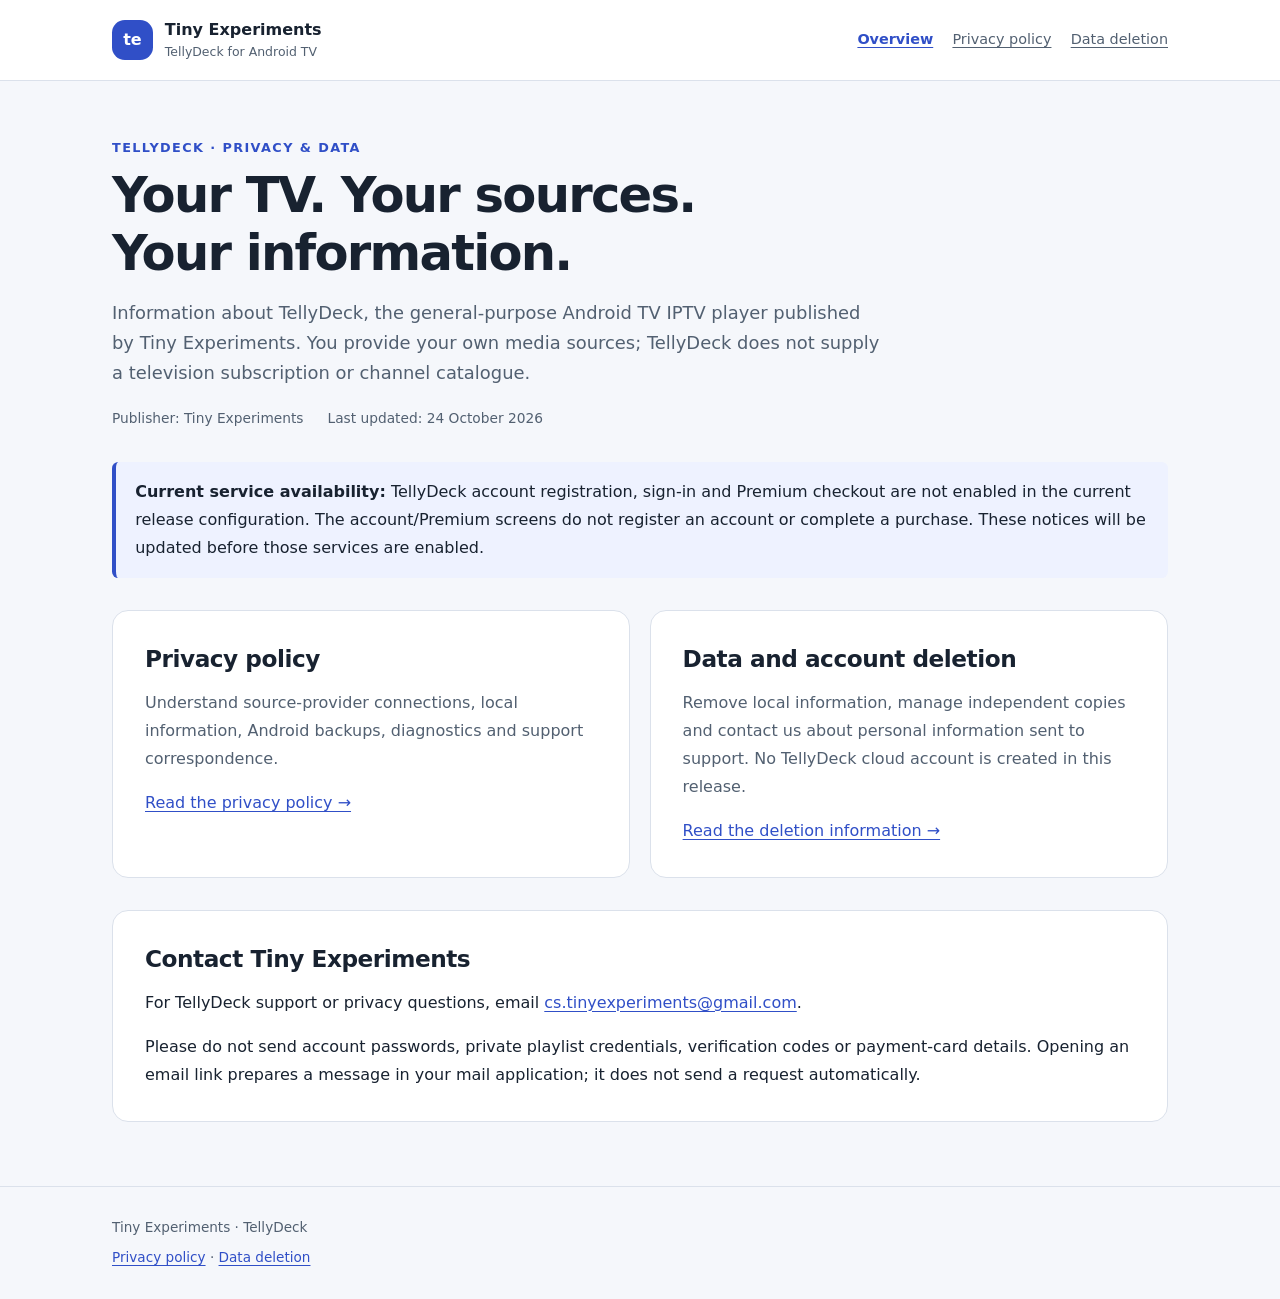
==== index.html @ f30294c8 "Add files via upload" ====
<!doctype html>
<html lang="en">
<head>
  <meta charset="utf-8">
  <meta name="viewport" content="width=device-width, initial-scale=1">
  <meta name="referrer" content="no-referrer">
  <meta name="description" content="Privacy and data-deletion information for TellyDeck, the Android TV IPTV player by Tiny Experiments.">
  <title>TellyDeck · Privacy &amp; data · Tiny Experiments</title>
  <link rel="stylesheet" href="styles.css">
</head>
<body data-release-scope="accounts-unconfigured">
  <a class="skip-link" href="#main-content">Skip to content</a>
  <header class="site-header"><div class="wrap header-inner">
    <a class="brand" href="index.html"><span class="brand-symbol" aria-hidden="true">te</span><span>Tiny Experiments<small>TellyDeck for Android TV</small></span></a>
    <nav class="site-nav" aria-label="Legal pages"><a href="index.html" aria-current="page">Overview</a><a href="privacy.html">Privacy policy</a><a href="account-deletion.html">Data deletion</a></nav>
  </div></header>
  <main id="main-content" class="wrap">
    <p class="eyebrow">TellyDeck · Privacy &amp; data</p>
    <h1>Your TV. Your sources.<br>Your information.</h1>
    <p class="lead">Information about TellyDeck, the general-purpose Android TV IPTV player published by Tiny Experiments. You provide your own media sources; TellyDeck does not supply a television subscription or channel catalogue.</p>
    <div class="meta"><span>Publisher: Tiny Experiments</span><span>Last updated: <time datetime="2026-10-24">24 October 2026</time></span></div>
    <div class="callout"><strong>Current service availability:</strong> TellyDeck account registration, sign-in and Premium checkout are not enabled in the current release configuration. The account/Premium screens do not register an account or complete a purchase. These notices will be updated before those services are enabled.</div>
    <div class="cards">
      <section class="card" aria-labelledby="privacy-heading">
        <h2 id="privacy-heading">Privacy policy</h2>
        <p>Understand source-provider connections, local information, Android backups, diagnostics and support correspondence.</p>
        <a href="privacy.html">Read the privacy policy →</a>
      </section>
      <section class="card" aria-labelledby="deletion-heading">
        <h2 id="deletion-heading">Data and account deletion</h2>
        <p>Remove local information, manage independent copies and contact us about personal information sent to support. No TellyDeck cloud account is created in this release.</p>
        <a href="account-deletion.html">Read the deletion information →</a>
      </section>
    </div>
    <section class="section" aria-labelledby="contact-heading">
      <h2 id="contact-heading">Contact Tiny Experiments</h2>
      <p>For TellyDeck support or privacy questions, email <a href="mailto:cs.tinyexperiments@gmail.com">cs.tinyexperiments@gmail.com</a>.</p>
      <p>Please do not send account passwords, private playlist credentials, verification codes or payment-card details. Opening an email link prepares a message in your mail application; it does not send a request automatically.</p>
    </section>
  </main>
  <footer class="site-footer"><div class="wrap"><p>Tiny Experiments · TellyDeck</p><p><a href="privacy.html">Privacy policy</a> · <a href="account-deletion.html">Data deletion</a></p></div></footer>
</body>
</html>
---- styles.css ----
:root {
  color-scheme: light;
  --ink: #182230;
  --muted: #526071;
  --brand: #304fc7;
  --line: #dbe1eb;
  --paper: #ffffff;
  --background: #f5f7fb;
  --soft: #eef2ff;
  --warning: #674600;
  --warning-bg: #fff3cf;
}
* { box-sizing: border-box; }
html { scroll-padding-top: 1.5rem; }
body {
  margin: 0;
  background: var(--background);
  color: var(--ink);
  font: 1rem/1.75 system-ui, -apple-system, BlinkMacSystemFont, "Segoe UI", sans-serif;
}
a { color: var(--brand); text-underline-offset: .2em; overflow-wrap: anywhere; }
a:hover { text-decoration-thickness: .14em; }
a:focus-visible, summary:focus-visible {
  outline: 3px solid var(--brand);
  outline-offset: 5px;
  border-radius: 3px;
}
.skip-link { position: absolute; left: 1rem; top: -8rem; padding: .6rem 1rem; background: white; z-index: 10; }
.skip-link:focus { top: 1rem; }
.wrap { width: min(100% - 3rem, 66rem); margin-inline: auto; }
.site-header { background: var(--paper); border-bottom: 1px solid var(--line); }
.header-inner { min-height: 5rem; display: flex; gap: 1.2rem; justify-content: space-between; align-items: center; padding-block: 1rem; }
.brand { display: flex; align-items: center; gap: .75rem; color: var(--ink); text-decoration: none; font-weight: 750; line-height: 1.3; }
.brand-symbol { display: inline-grid; place-items: center; width: 2.55rem; height: 2.55rem; border-radius: .8rem; background: var(--brand); color: white; font-size: 1rem; }
.brand small { display: block; margin-top: .2rem; font-weight: 450; color: var(--muted); font-size: .78rem; }
.site-nav { display: flex; flex-wrap: wrap; gap: .5rem 1.2rem; font-size: .9rem; }
.site-nav a { color: var(--muted); }
.site-nav a[aria-current="page"] { color: var(--brand); font-weight: 700; }
.draft-banner { color: var(--warning); background: var(--warning-bg); border-bottom: 1px solid #e6cf8b; padding-block: .8rem; font-size: .9rem; }
.draft-banner strong { margin-right: .35rem; }
main { padding-block: 3.5rem 4rem; }
.eyebrow { margin: 0 0 .5rem; color: var(--brand); font-size: .8rem; font-weight: 750; letter-spacing: .11em; text-transform: uppercase; }
h1 { max-width: 52rem; font-size: clamp(2rem, 5vw, 3.1rem); line-height: 1.16; letter-spacing: -.035em; margin: .4rem 0 1rem; }
h2 { font-size: 1.45rem; line-height: 1.35; letter-spacing: -.02em; margin: 0 0 .9rem; }
h3 { font-size: 1.08rem; line-height: 1.45; margin: 1.3rem 0 .45rem; }
p { margin: .7rem 0 1rem; }
ul, ol { padding-left: 1.4rem; }
li { padding-left: .15rem; margin-bottom: .45rem; }
.lead { color: var(--muted); max-width: 48rem; font-size: 1.12rem; line-height: 1.65; }
.meta { display: flex; flex-wrap: wrap; gap: .25rem 1.5rem; color: var(--muted); font-size: .86rem; margin-block: 1.2rem 2rem; }
.card, .section { background: var(--paper); border: 1px solid var(--line); border-radius: 1rem; padding: clamp(1.2rem, 3vw, 2rem); }
.cards { display: grid; grid-template-columns: repeat(2, minmax(0, 1fr)); gap: 1.2rem; margin-block: 2rem; }
.card p { color: var(--muted); }
.section { margin-top: 1.2rem; }
.section p:last-child, .section ul:last-child, .section ol:last-child { margin-bottom: 0; }
.callout { background: var(--soft); border-left: 4px solid var(--brand); border-radius: .4rem; padding: 1rem 1.2rem; margin-block: 1.2rem; }
.warning { background: var(--warning-bg); border-left-color: #997000; color: var(--warning); }
.toc { border-block: 1px solid var(--line); padding-block: 1rem; margin-block: 2rem; }
.toc ul { list-style: none; display: flex; flex-wrap: wrap; gap: .4rem 1.2rem; padding: 0; margin: .5rem 0 0; font-size: .88rem; }
.toc li { margin: 0; padding: 0; }
.contact-placeholder { display: inline-block; font: 700 .9rem/1.5 ui-monospace, monospace; padding: .2rem .55rem; border: 1px dashed #94711b; border-radius: .35rem; background: var(--warning-bg); color: var(--warning); overflow-wrap: anywhere; }
.checklist { padding-left: 1.25rem; }
.status-list { display: grid; grid-template-columns: max-content 1fr; gap: .7rem 1.5rem; margin: 1rem 0 0; }
.status-list dt { font-weight: 650; }
.status-list dd { margin: 0; color: var(--muted); }
.fine { font-size: .88rem; color: var(--muted); }
.site-footer { border-top: 1px solid var(--line); padding-block: 1.5rem; color: var(--muted); font-size: .85rem; }
.site-footer p { margin: .35rem 0; }
@media (max-width: 620px) {
  .wrap { width: min(100% - 2rem, 66rem); }
  .header-inner { align-items: flex-start; flex-direction: column; gap: .8rem; }
  main { padding-top: 2.2rem; }
  .cards { grid-template-columns: 1fr; }
  .status-list { grid-template-columns: 1fr; gap: .15rem; }
  .status-list dd { margin-bottom: .8rem; }
}
@media print {
  body { background: white; color: black; font-size: 10pt; }
  .wrap { width: 100%; }
  .site-nav, .skip-link { display: none; }
  main { padding: 1rem 0; }
  .section, .card { border-radius: 0; break-inside: avoid; }
  .draft-banner { border: 2px solid black; color: black; }
  a { color: black; }
}
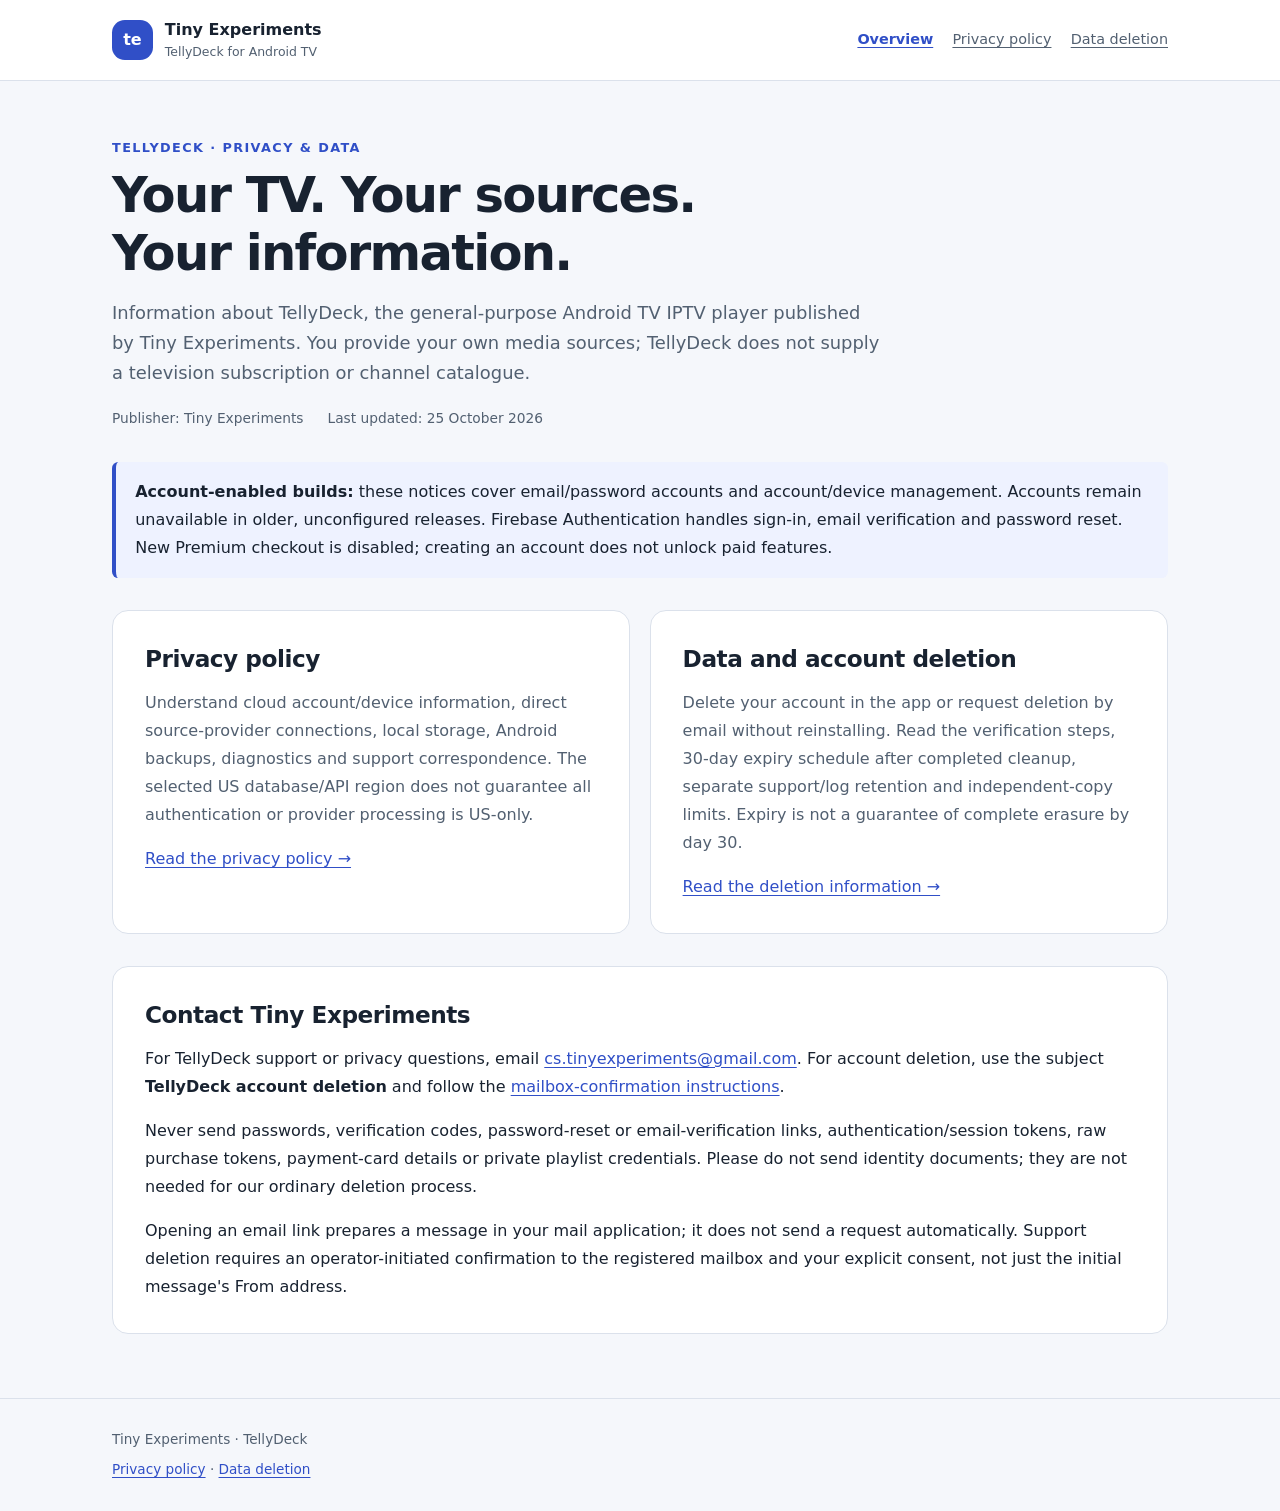
==== commit 9dee374f: "Update notices for account-enabled builds; add .nojekyll Accounts-enabled/purchases-disabled scope: " ====
--- a/index.html
+++ b/index.html
@@ -4,11 +4,11 @@
   <meta charset="utf-8">
   <meta name="viewport" content="width=device-width, initial-scale=1">
   <meta name="referrer" content="no-referrer">
-  <meta name="description" content="Privacy and data-deletion information for TellyDeck, the Android TV IPTV player by Tiny Experiments.">
+  <meta name="description" content="Privacy and account-deletion information for TellyDeck, the Android TV IPTV player by Tiny Experiments.">
   <title>TellyDeck · Privacy &amp; data · Tiny Experiments</title>
   <link rel="stylesheet" href="styles.css">
 </head>
-<body data-release-scope="accounts-unconfigured">
+<body data-release-scope="accounts-enabled-purchases-disabled">
   <a class="skip-link" href="#main-content">Skip to content</a>
   <header class="site-header"><div class="wrap header-inner">
     <a class="brand" href="index.html"><span class="brand-symbol" aria-hidden="true">te</span><span>Tiny Experiments<small>TellyDeck for Android TV</small></span></a>
@@ -18,24 +18,25 @@
     <p class="eyebrow">TellyDeck · Privacy &amp; data</p>
     <h1>Your TV. Your sources.<br>Your information.</h1>
     <p class="lead">Information about TellyDeck, the general-purpose Android TV IPTV player published by Tiny Experiments. You provide your own media sources; TellyDeck does not supply a television subscription or channel catalogue.</p>
-    <div class="meta"><span>Publisher: Tiny Experiments</span><span>Last updated: <time datetime="2026-10-24">24 October 2026</time></span></div>
-    <div class="callout"><strong>Current service availability:</strong> TellyDeck account registration, sign-in and Premium checkout are not enabled in the current release configuration. The account/Premium screens do not register an account or complete a purchase. These notices will be updated before those services are enabled.</div>
+    <div class="meta"><span>Publisher: Tiny Experiments</span><span>Last updated: <time datetime="2026-10-25">25 October 2026</time></span></div>
+    <div class="callout"><strong>Account-enabled builds:</strong> these notices cover email/password accounts and account/device management. Accounts remain unavailable in older, unconfigured releases. Firebase Authentication handles sign-in, email verification and password reset. New Premium checkout is disabled; creating an account does not unlock paid features.</div>
     <div class="cards">
       <section class="card" aria-labelledby="privacy-heading">
         <h2 id="privacy-heading">Privacy policy</h2>
-        <p>Understand source-provider connections, local information, Android backups, diagnostics and support correspondence.</p>
+        <p>Understand cloud account/device information, direct source-provider connections, local storage, Android backups, diagnostics and support correspondence. The selected US database/API region does not guarantee all authentication or provider processing is US-only.</p>
         <a href="privacy.html">Read the privacy policy →</a>
       </section>
       <section class="card" aria-labelledby="deletion-heading">
         <h2 id="deletion-heading">Data and account deletion</h2>
-        <p>Remove local information, manage independent copies and contact us about personal information sent to support. No TellyDeck cloud account is created in this release.</p>
+        <p>Delete your account in the app or request deletion by email without reinstalling. Read the verification steps, 30-day expiry schedule after completed cleanup, separate support/log retention and independent-copy limits. Expiry is not a guarantee of complete erasure by day 30.</p>
         <a href="account-deletion.html">Read the deletion information →</a>
       </section>
     </div>
     <section class="section" aria-labelledby="contact-heading">
       <h2 id="contact-heading">Contact Tiny Experiments</h2>
-      <p>For TellyDeck support or privacy questions, email <a href="mailto:cs.tinyexperiments@gmail.com">cs.tinyexperiments@gmail.com</a>.</p>
-      <p>Please do not send account passwords, private playlist credentials, verification codes or payment-card details. Opening an email link prepares a message in your mail application; it does not send a request automatically.</p>
+      <p>For TellyDeck support or privacy questions, email <a href="mailto:cs.tinyexperiments@gmail.com">cs.tinyexperiments@gmail.com</a>. For account deletion, use the subject <strong>TellyDeck account deletion</strong> and follow the <a href="account-deletion.html#contact">mailbox-confirmation instructions</a>.</p>
+      <p>Never send passwords, verification codes, password-reset or email-verification links, authentication/session tokens, raw purchase tokens, payment-card details or private playlist credentials. Please do not send identity documents; they are not needed for our ordinary deletion process.</p>
+      <p>Opening an email link prepares a message in your mail application; it does not send a request automatically. Support deletion requires an operator-initiated confirmation to the registered mailbox and your explicit consent, not just the initial message's From address.</p>
     </section>
   </main>
   <footer class="site-footer"><div class="wrap"><p>Tiny Experiments · TellyDeck</p><p><a href="privacy.html">Privacy policy</a> · <a href="account-deletion.html">Data deletion</a></p></div></footer>
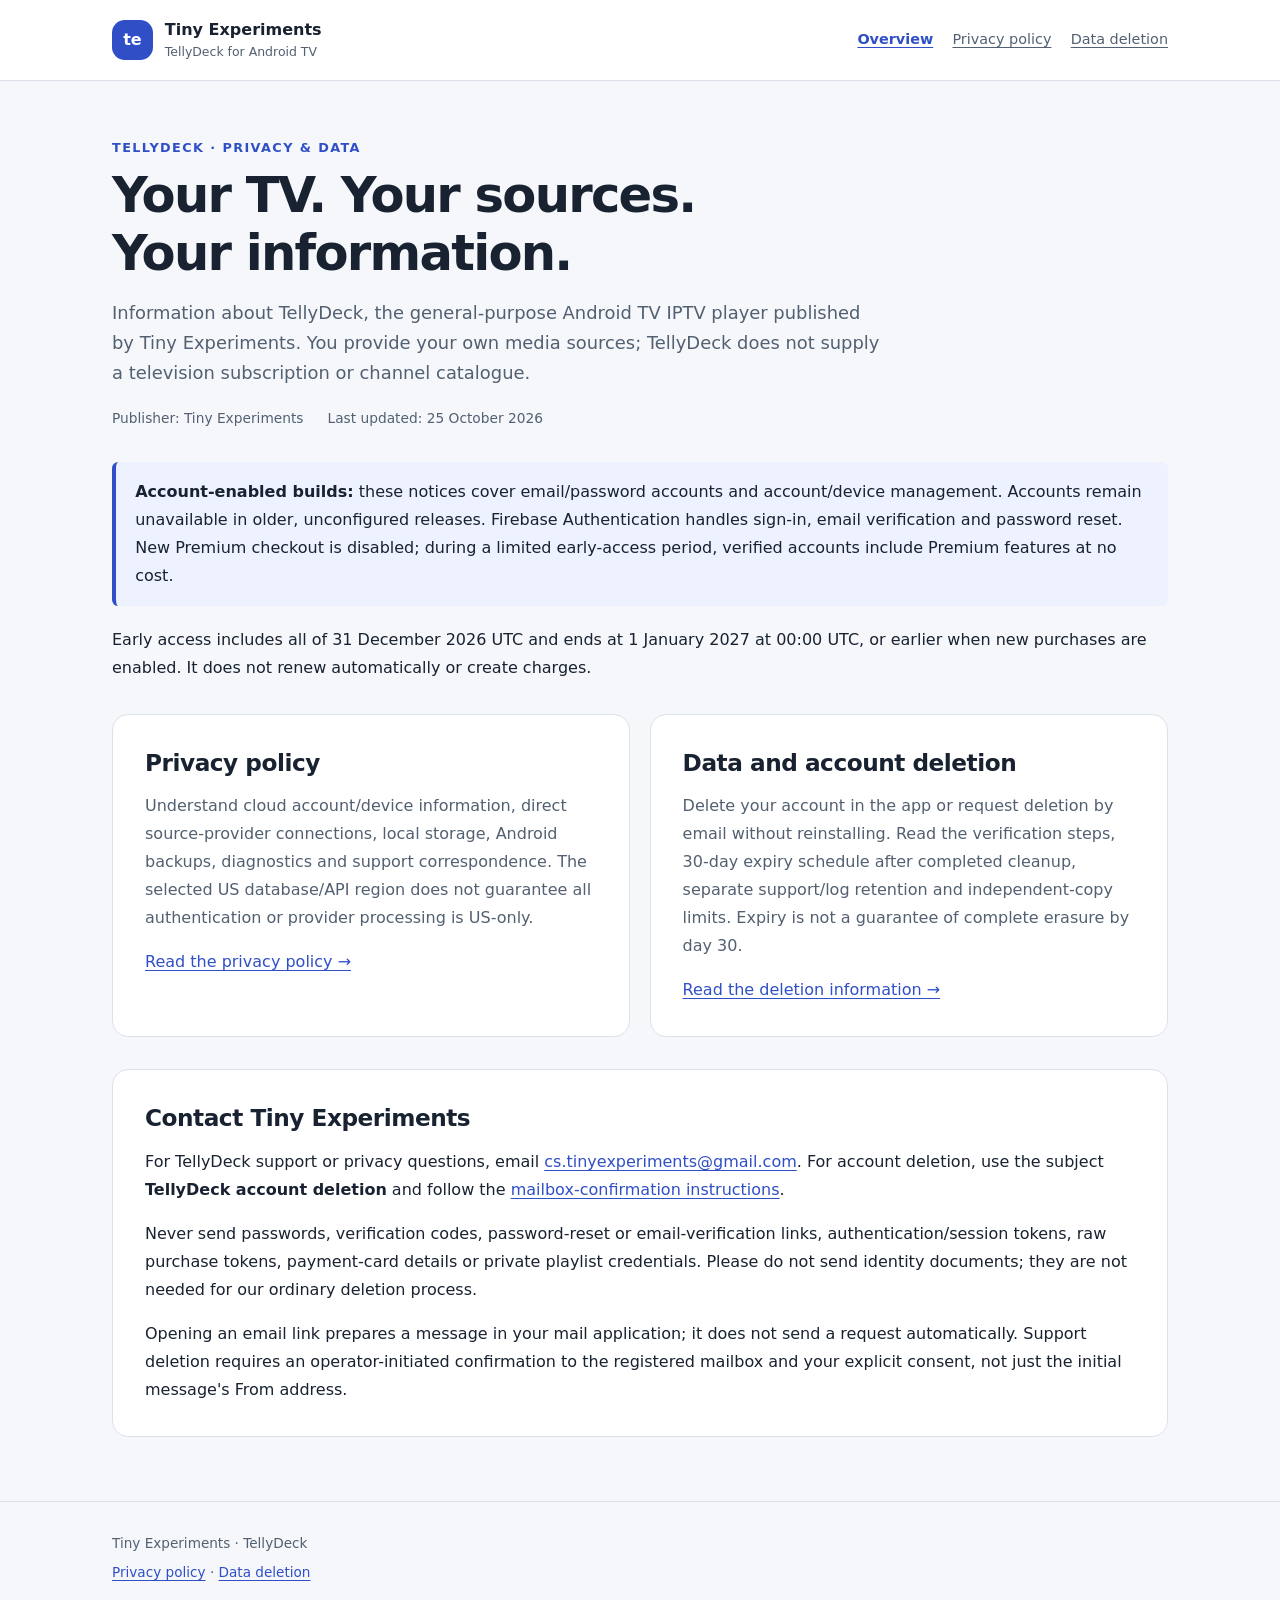
==== commit a6cdc0c8: "Disclose temporary free Premium through December 2026 UTC" ====
--- a/index.html
+++ b/index.html
@@ -19,7 +19,8 @@
     <h1>Your TV. Your sources.<br>Your information.</h1>
     <p class="lead">Information about TellyDeck, the general-purpose Android TV IPTV player published by Tiny Experiments. You provide your own media sources; TellyDeck does not supply a television subscription or channel catalogue.</p>
     <div class="meta"><span>Publisher: Tiny Experiments</span><span>Last updated: <time datetime="2026-10-25">25 October 2026</time></span></div>
-    <div class="callout"><strong>Account-enabled builds:</strong> these notices cover email/password accounts and account/device management. Accounts remain unavailable in older, unconfigured releases. Firebase Authentication handles sign-in, email verification and password reset. New Premium checkout is disabled; creating an account does not unlock paid features.</div>
+    <div class="callout"><strong>Account-enabled builds:</strong> these notices cover email/password accounts and account/device management. Accounts remain unavailable in older, unconfigured releases. Firebase Authentication handles sign-in, email verification and password reset. New Premium checkout is disabled; during a limited early-access period, verified accounts include Premium features at no cost.</div>
+    <p>Early access includes all of 31 December 2026 UTC and ends at <time datetime="2027-01-01T00:00:00Z">1 January 2027 at 00:00 UTC</time>, or earlier when new purchases are enabled. It does not renew automatically or create charges.</p>
     <div class="cards">
       <section class="card" aria-labelledby="privacy-heading">
         <h2 id="privacy-heading">Privacy policy</h2>
